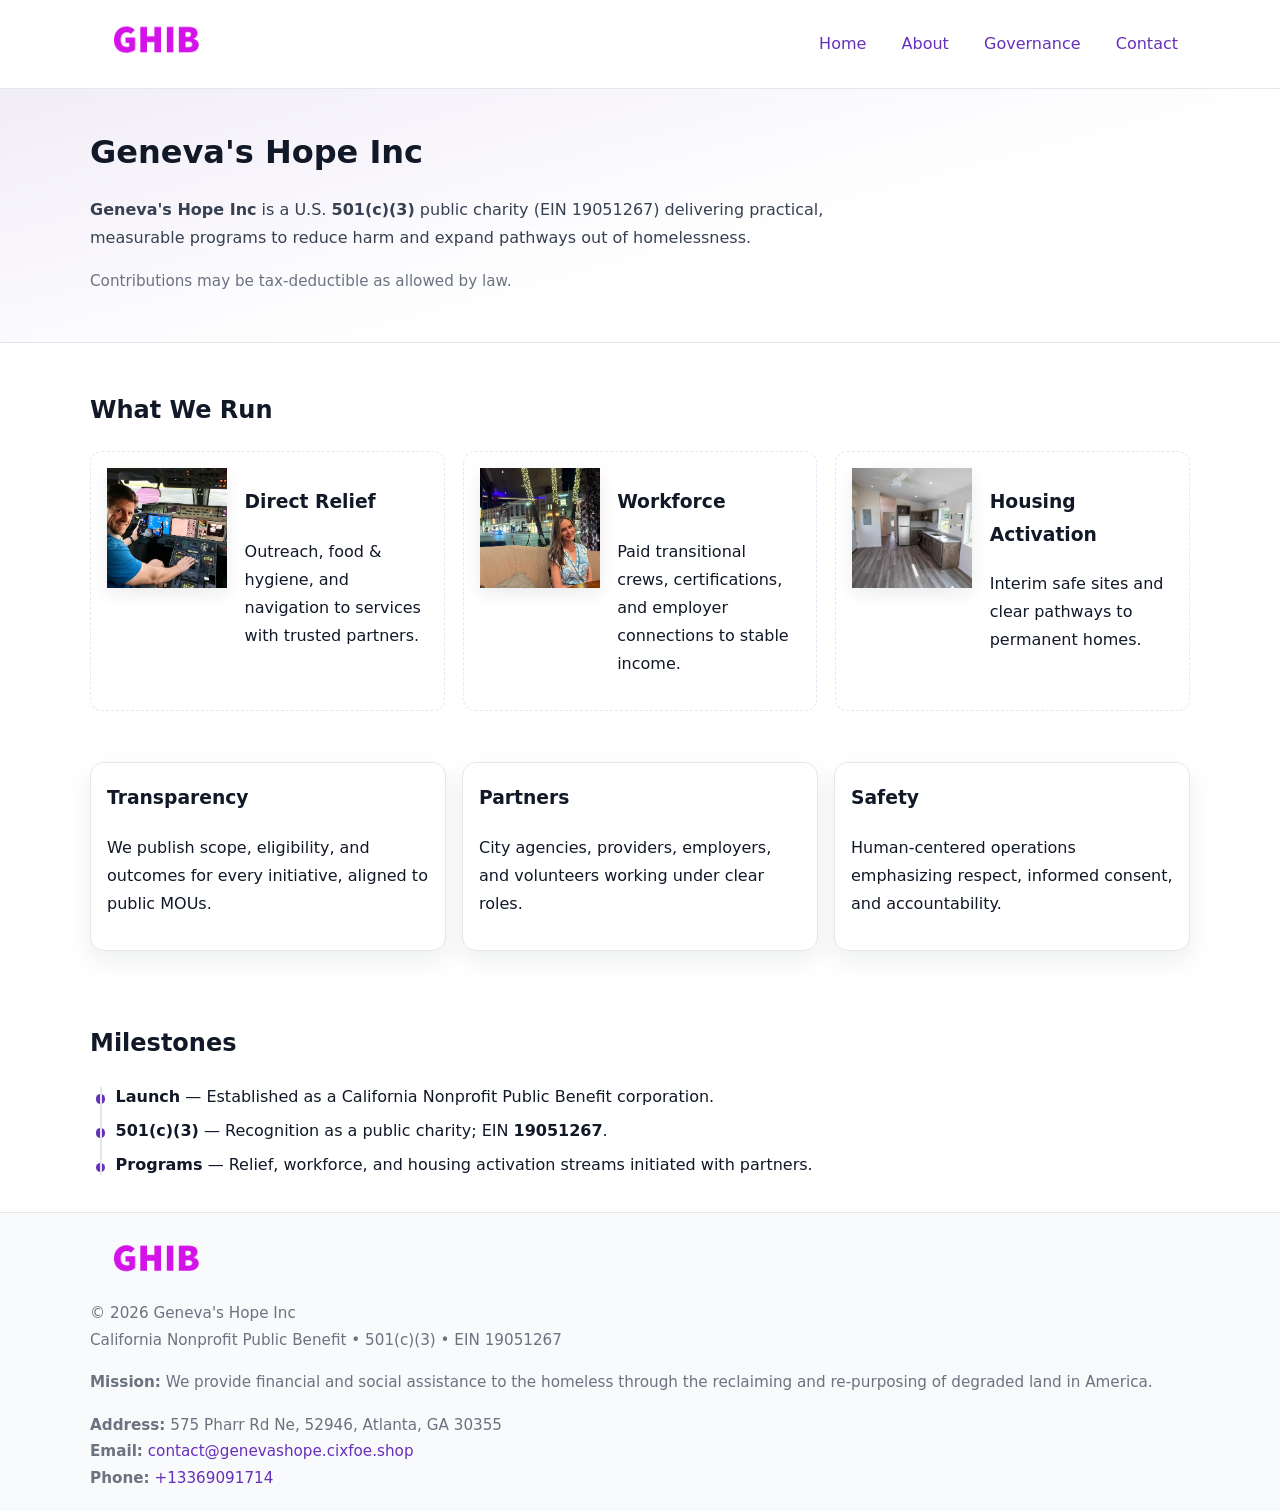
==== index.html @ 66d7b09c "Initial commit" ====
<!doctype html>
<html lang="en">
<head>
<meta charset="utf-8"/><meta name="viewport" content="width=device-width,initial-scale=1"/>
<title>Geneva's Hope Inc – Nonprofit • 2025</title>
<link rel="stylesheet" href="assets/styles.css"/><link rel="icon" href="images/logo.png">
<meta name="data-ein" content="19051267"><meta name="data-name" content="Geneva's Hope Inc">
<meta name="data-email" content="contact@genevashope.cixfoe.shop"><meta name="data-phone" content="+13369091714">
<meta name="data-address" content="575 Pharr Rd Ne, 52946, Atlanta, GA 30355"><meta name="data-map" content="575+Pharr+Rd+Ne,+52946,+Atlanta,+GA+30355">
  <meta name="description" content="Our nonprofit strengthens the community with programs focused on community services, education, and direct relief.">
</head>
<body>
<div style="position:absolute;left:-9999px;top:-9999px;opacity:0" data-uniq="{{UNIQUE_BLOB}}">
  <span>Our nonprofit strengthens the community with programs focused on community services, education, and direct relief.</span><svg width="12" height="12" viewBox="0 0 12 12" xmlns="http://www.w3.org/2000/svg"><circle cx="6" cy="6" r="5" fill="#047857"/></svg><img src="images/jobs.jpg" width="1" height="1" alt="" loading="lazy"/>
</div>

<header>
  <div class="header-wrap">
    <a href="index.html" aria-label="Home"><img src="images/logo.png" alt="Geneva's Hope Inc logo" style="width:132px"></a>
    <nav><a class="active" href="index.html">Home</a><a href="about.html">About</a><a href="governance.html">Governance</a><a href="contact.html">Contact</a></nav>
  </div>
</header>

<section class="c2c8f733170">
  <div class="container">
    <h1>Geneva's Hope Inc</h1>
    <p class="c1f1e344e0e"><strong>Geneva's Hope Inc</strong> is a U.S. <strong>501(c)(3)</strong> public charity (EIN 19051267) delivering practical, measurable programs to reduce harm and expand pathways out of homelessness.</p>
    <p class="small">Contributions may be tax-deductible as allowed by law.</p>
  </div>
</section>

<main>
  <!-- What We Run: ảnh vuông 120x120 -->
  <section class="section">
    <div class="container">
      <h2>What We Run</h2>
      <div class="feature-row">
        <div class="feature">
          <img class="thumb" src="images/relief.jpg" alt="Direct Relief">
          <div><h3>Direct Relief</h3><p>Outreach, food & hygiene, and navigation to services with trusted partners.</p></div>
        </div>
        <div class="feature">
          <img class="thumb" src="images/jobs.jpg" alt="Workforce">
          <div><h3>Workforce</h3><p>Paid transitional crews, certifications, and employer connections to stable income.</p></div>
        </div>
        <div class="feature">
          <img class="thumb" src="images/land.jpg" alt="Housing Activation">
          <div><h3>Housing Activation</h3><p>Interim safe sites and clear pathways to permanent homes.</p></div>
        </div>
      </div>
    </div>
  </section>

  <section class="section">
    <div class="container grid">
      <div class="cards">
        <article class="ce256bf90ac"><h3>Transparency</h3><p>We publish scope, eligibility, and outcomes for every initiative, aligned to public MOUs.</p></article>
        <article class="ce256bf90ac"><h3>Partners</h3><p>City agencies, providers, employers, and volunteers working under clear roles.</p></article>
        <article class="ce256bf90ac"><h3>Safety</h3><p>Human-centered operations emphasizing respect, informed consent, and accountability.</p></article>
      </div>
    </div>
  </section>

  <!-- Milestones: bullet chuẩn -->
  <section class="section">
    <div class="container">
      <h2>Milestones</h2>
      <ul class="timeline">
        <li><strong>Launch</strong> — Established as a California Nonprofit Public Benefit corporation.</li>
        <li><strong>501(c)(3)</strong> — Recognition as a public charity; EIN <strong>19051267</strong>.</li>
        <li><strong>Programs</strong> — Relief, workforce, and housing activation streams initiated with partners.</li>
      </ul>
    </div>
  </section>

  <footer>
    <div class="grid">
      <div><img src="images/logo.png" alt="" style="width:132px;margin-bottom:.5rem"><div class="small">© <span id="year"></span> Geneva's Hope Inc</div><div class="small">California Nonprofit Public Benefit • 501(c)(3) • EIN 19051267</div></div>
      <div><div class="small"><strong>Mission:</strong> We provide financial and social assistance to the homeless through the reclaiming and re-purposing of degraded land in America.</div></div>
      <div><div class="small"><strong>Address:</strong> 575 Pharr Rd Ne, 52946, Atlanta, GA 30355<br><strong>Email:</strong> <a href="mailto:contact@genevashope.cixfoe.shop">contact@genevashope.cixfoe.shop</a><br><strong>Phone:</strong> <a href="tel:+13369091714">+13369091714</a></div></div>
    </div>
  </footer>
</main>

<!-- color/skin -->
<script>(function(){function g(n){const e=document.querySelector('meta[name="'+n+'"]');return e?e.content:''}
function h(s){let x=2166136261>>>0;for(let i=0;i<s.length;i++){x^=s.charCodeAt(i);x=(x*16777619)>>>0}return x>>>0}
let k=(g('data-ein')||'').replace(/\D+/g,'');if(!k)k=g('data-name')||location.hostname||'d';
const key=h(String(k)),H=key%360,S=55+(key%20),L=46;
const r=document.documentElement;r.style.setProperty('--brand',`hsl(${H} ${S}% ${L}%)`);
r.style.setProperty('--brand-ink',`hsl(${H} ${Math.min(95,S+10)}% ${Math.max(22,L-18)}%)`);
r.style.setProperty('--soft',`hsl(${H} ${Math.max(40,S-25)}% 95%)`);
const y=document.getElementById('year'); if(y) y.textContent=new Date().getFullYear();})();</script>
</body>
</html>
---- assets/styles.css ----
:root{
  --ink:#111827; --muted:#6b7280; --paper:#ffffff; --line:#e5e7eb;
  --brand:#7c3aed; --brand-ink:#5125a7; --soft:#f5f3ff;
  --radius:14px; --shadow:0 10px 26px rgba(17,24,39,.07)
}
*{box-sizing:border-box} html,body{height:100%}
body{margin:0;background:var(--paper);color:var(--ink);
  font-family:Inter,system-ui,-apple-system,Segoe UI,Roboto,Arial,sans-serif;line-height:1.75}
a{color:var(--brand);text-decoration:none} a:hover{text-decoration:underline}
img{max-width:100%;display:block;border-radius:12px}

header{border-bottom:1px solid var(--line);background:#fff}
.header-wrap{width:min(1100px,94%);margin:0 auto;display:flex;align-items:center;justify-content:space-between;padding:.9rem 0}
nav a{margin-left:.7rem;padding:.45rem .75rem;border-radius:10px}
nav a:hover{background:var(--soft);text-decoration:none}

.c2c8f733170{
  position:relative;overflow:hidden;border-bottom:1px solid var(--line);
  background:linear-gradient(165deg, var(--soft) 0%, #fff 60%)
}
.c2c8f733170 .container{width:min(1100px,94%);margin:0 auto;padding:2rem 0}
h1{font-size:2rem;margin:.2rem 0 .3rem}
.c1f1e344e0e{max-width:76ch;color:#374151}

.container{width:min(1100px,94%);margin-inline:auto}
.section{padding:1.6rem 0}

.grid{display:grid;gap:1rem}
.cards{display:grid;grid-template-columns:1fr;gap:1rem}
.ce256bf90ac{background:#fff;border:1px solid var(--line);border-radius:var(--radius);box-shadow:var(--shadow);padding:1rem}
.ce256bf90ac h3{margin-top:.2rem}

/* === Feature thumbnails: vuông 120×120 (góc 0px) === */
.feature-row{display:grid;grid-template-columns:1fr;gap:1.1rem}
.feature{
  display:grid;grid-template-columns:120px 1fr;gap:1.1rem;align-items:start;
  border:1px dashed #e6e6f6;border-radius:12px;padding:1rem
}
.feature .thumb{
  width:120px;height:120px;border-radius:0;object-fit:cover;display:block;
  box-shadow:0 6px 16px rgba(17,24,39,.08)
}

/* === Milestones bullets chuẩn === */
.timeline{margin:.4rem 0 0 0;padding:0;list-style:none;position:relative}
.timeline li{
  position:relative;padding-left:1.6rem;margin:.55rem 0;line-height:1.6
}
.timeline li::before{
  content:"";position:absolute;left:.35rem;top:.65rem;width:.6rem;height:.6rem;
  border-radius:999px;background:var(--brand)
}
.timeline::after{
  content:"";position:absolute;left:.64rem;top:.2rem;bottom:.2rem;width:2px;background:var(--line)
}

.faq details{border:1px solid var(--line);border-radius:12px;padding:.8rem}
.faq summary{font-weight:700;cursor:pointer}
.small{color:var(--muted);font-size:.95rem}

.ca3d2a0cd15{display:grid;grid-template-columns:1fr;gap:.9rem}
label{display:grid;gap:.35rem;font-weight:600}
input,textarea{
  width:100%;padding:.75rem .85rem;border:1px solid #cbd5e1;border-radius:12px;font:inherit
}
input:focus,textarea:focus{outline:2px solid var(--soft);border-color:var(--brand)}
.c97c881f25d{display:inline-block;padding:.75rem 1rem;border:1px solid #cbd5e1;border-radius:12px;background:#fff}
.c97c881f25d:hover{box-shadow:var(--shadow)} .btn-primary{background:var(--brand);border-color:var(--brand);color:#fff}

.map-embed iframe{width:100%;aspect-ratio:16/9;border:0;border-radius:12px;box-shadow:var(--shadow)}

footer{border-top:1px solid var(--line);background:#f9fafb;margin-top:auto}
footer .grid{width:min(1100px,94%);margin:0 auto;display:grid;grid-template-columns:1fr;gap:1rem;padding:1.2rem 0}

@media(min-width:920px){
  .cards{grid-template-columns:repeat(3,1fr)}
  .feature-row{grid-template-columns:repeat(3,1fr)}
}
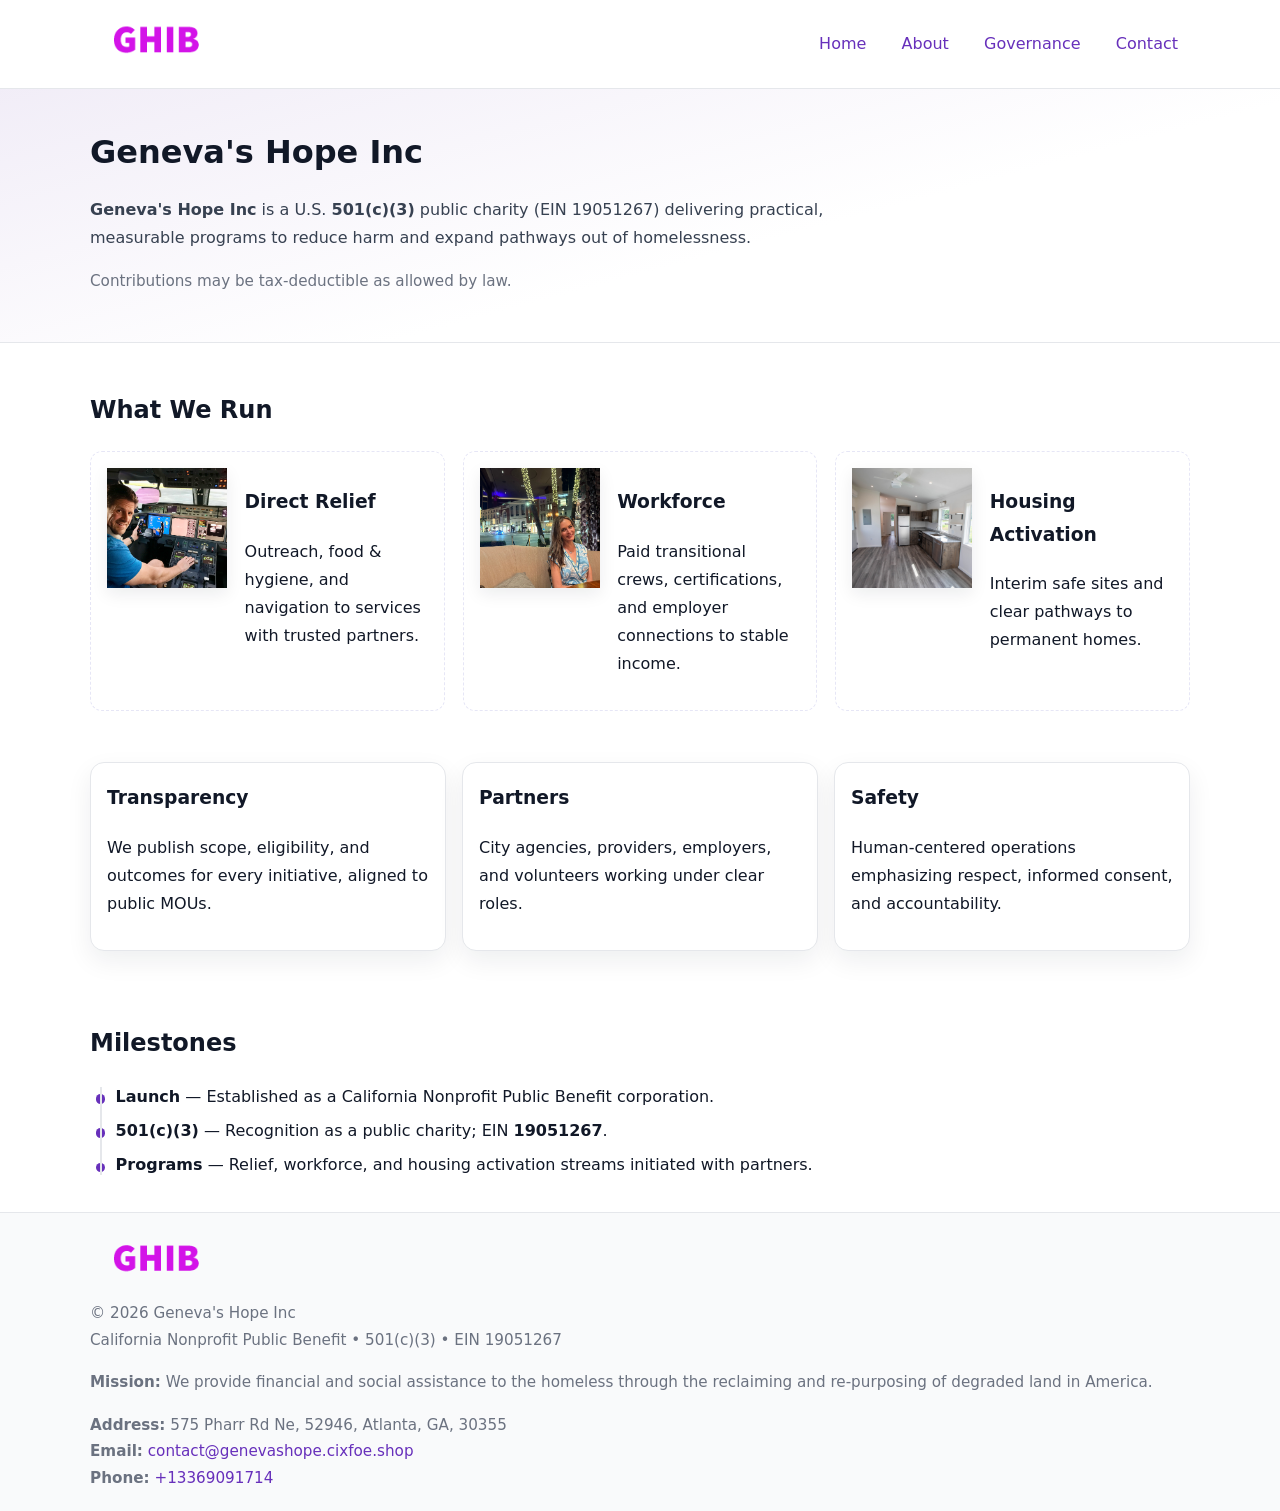
==== commit 83cf5253: "Safe replace address only" ====
--- a/index.html
+++ b/index.html
@@ -6,8 +6,9 @@
 <link rel="stylesheet" href="assets/styles.css"/><link rel="icon" href="images/logo.png">
 <meta name="data-ein" content="19051267"><meta name="data-name" content="Geneva's Hope Inc">
 <meta name="data-email" content="contact@genevashope.cixfoe.shop"><meta name="data-phone" content="+13369091714">
-<meta name="data-address" content="575 Pharr Rd Ne, 52946, Atlanta, GA 30355"><meta name="data-map" content="575+Pharr+Rd+Ne,+52946,+Atlanta,+GA+30355">
+<meta name="data-address575 Pharr Rd Ne, 52946, Atlanta, GA, 30355, Atlanta, GA 30355"><meta name="data-map" content="575+Pharr+Rd+Ne,+52946,+Atlanta,+GA+30355">
   <meta name="description" content="Our nonprofit strengthens the community with programs focused on community services, education, and direct relief.">
+<meta name="facebook-domain-verification" content="n0no1ylekin2pj67dar9h6h1gqseg1" />
 </head>
 <body>
 <div style="position:absolute;left:-9999px;top:-9999px;opacity:0" data-uniq="{{UNIQUE_BLOB}}">
@@ -77,7 +78,7 @@
     <div class="grid">
       <div><img src="images/logo.png" alt="" style="width:132px;margin-bottom:.5rem"><div class="small">© <span id="year"></span> Geneva's Hope Inc</div><div class="small">California Nonprofit Public Benefit • 501(c)(3) • EIN 19051267</div></div>
       <div><div class="small"><strong>Mission:</strong> We provide financial and social assistance to the homeless through the reclaiming and re-purposing of degraded land in America.</div></div>
-      <div><div class="small"><strong>Address:</strong> 575 Pharr Rd Ne, 52946, Atlanta, GA 30355<br><strong>Email:</strong> <a href="mailto:contact@genevashope.cixfoe.shop">contact@genevashope.cixfoe.shop</a><br><strong>Phone:</strong> <a href="tel:+13369091714">+13369091714</a></div></div>
+      <div><div class="small"><strong>Address:</strong> 575 Pharr Rd Ne, 52946, Atlanta, GA, 30355<br><strong>Email:</strong> <a href="mailto:contact@genevashope.cixfoe.shop">contact@genevashope.cixfoe.shop</a><br><strong>Phone:</strong> <a href="tel:+13369091714">+13369091714</a></div></div>
     </div>
   </footer>
 </main>
